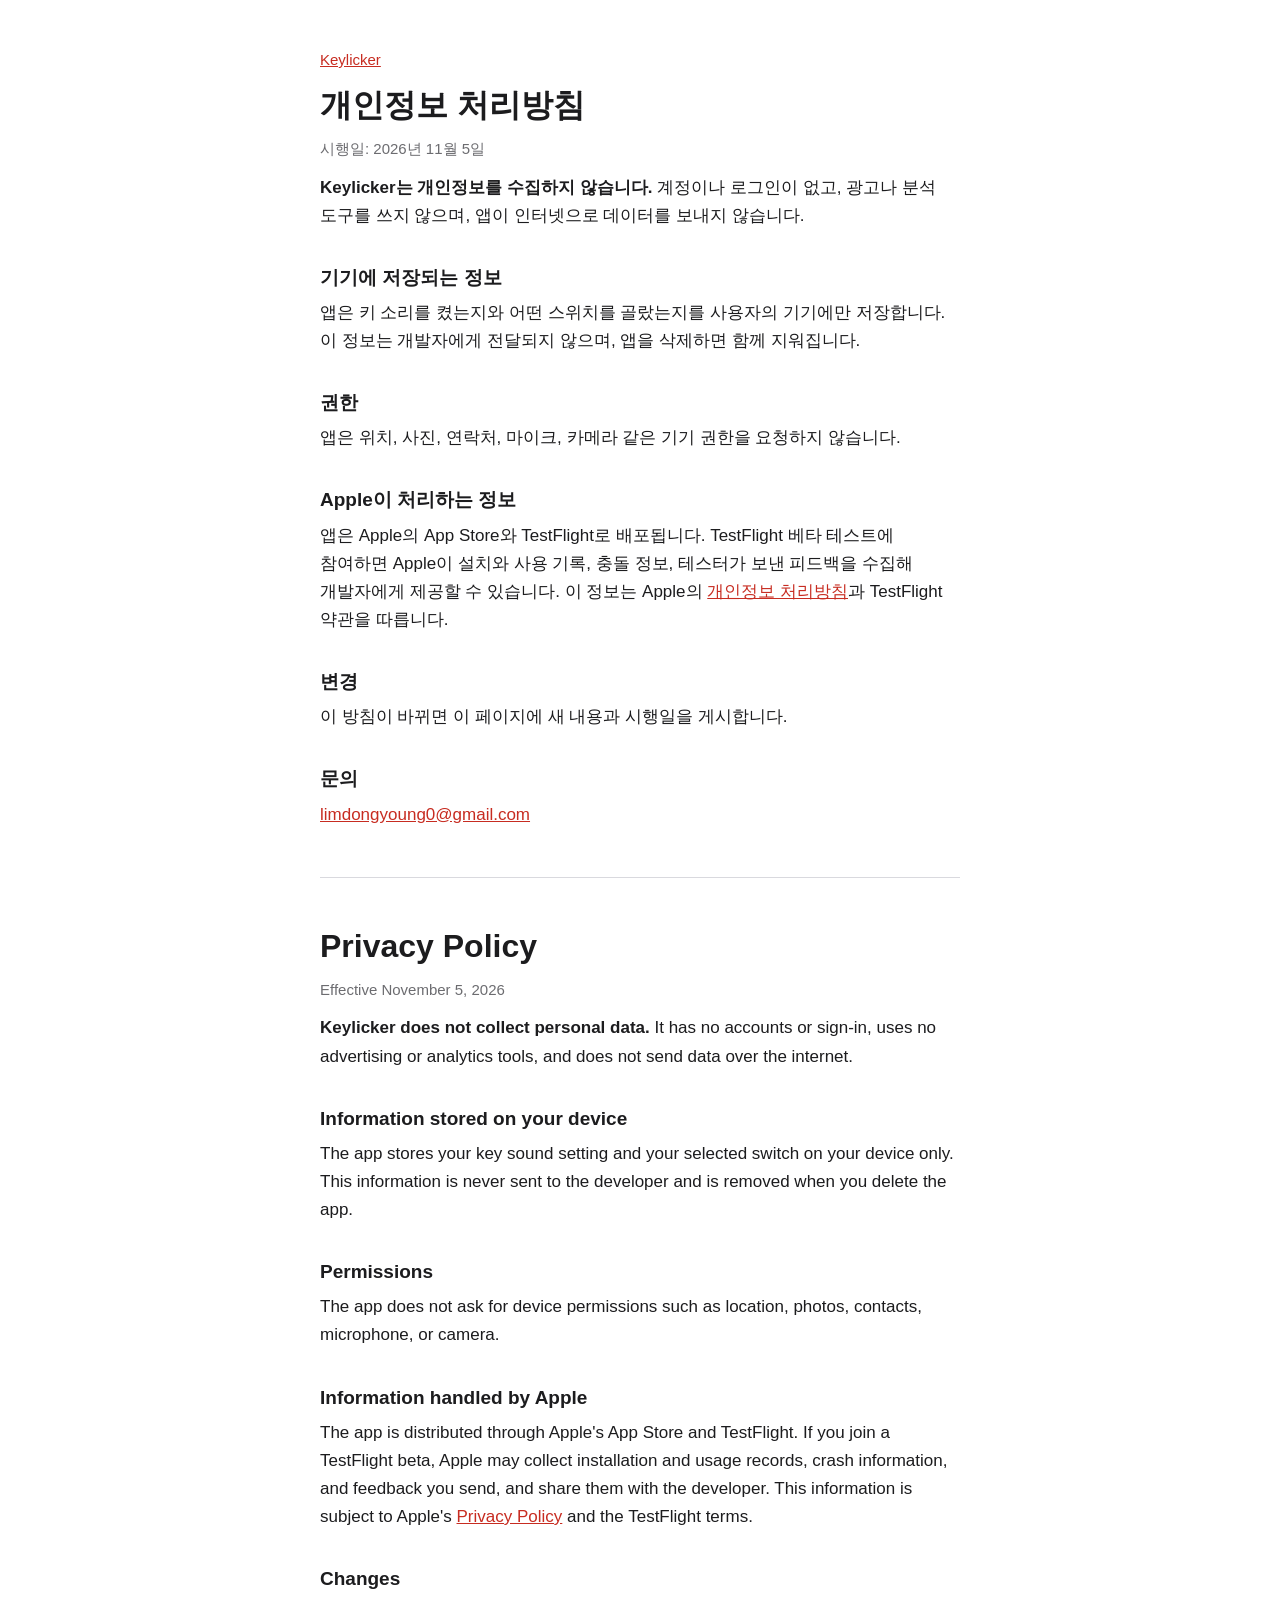
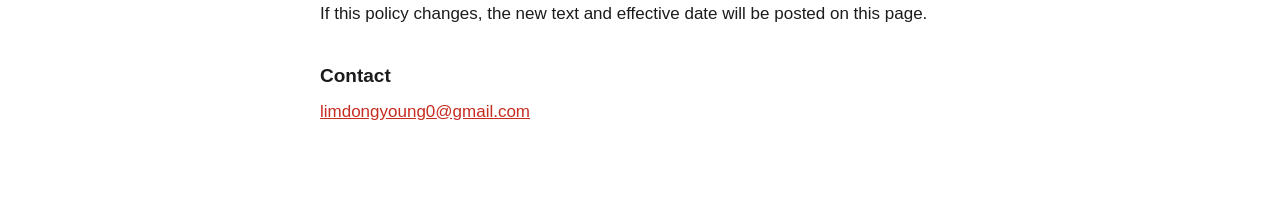
==== privacy.html @ 36abad29 "Keylicker 지원 페이지와 개인정보 처리방침 추가 Co-Authored-By: Claude Opus 5.5 <noreply@anthropic.com>" ====
<!doctype html>
<html lang="ko">
<head>
<meta charset="utf-8">
<meta name="viewport" content="width=device-width, initial-scale=1">
<title>Keylicker 개인정보 처리방침</title>
<link rel="stylesheet" href="style.css">
</head>
<body>
<main>
<p class="crumb"><a href="./">Keylicker</a></p>
<h1>개인정보 처리방침</h1>
<p class="muted">시행일: 2026년 11월 5일</p>

<p><strong>Keylicker는 개인정보를 수집하지 않습니다.</strong> 계정이나 로그인이 없고, 광고나 분석 도구를 쓰지 않으며, 앱이 인터넷으로 데이터를 보내지 않습니다.</p>

<h2>기기에 저장되는 정보</h2>
<p>앱은 키 소리를 켰는지와 어떤 스위치를 골랐는지를 사용자의 기기에만 저장합니다. 이 정보는 개발자에게 전달되지 않으며, 앱을 삭제하면 함께 지워집니다.</p>

<h2>권한</h2>
<p>앱은 위치, 사진, 연락처, 마이크, 카메라 같은 기기 권한을 요청하지 않습니다.</p>

<h2>Apple이 처리하는 정보</h2>
<p>앱은 Apple의 App Store와 TestFlight로 배포됩니다. TestFlight 베타 테스트에 참여하면 Apple이 설치와 사용 기록, 충돌 정보, 테스터가 보낸 피드백을 수집해 개발자에게 제공할 수 있습니다. 이 정보는 Apple의 <a href="https://www.apple.com/legal/privacy/">개인정보 처리방침</a>과 TestFlight 약관을 따릅니다.</p>

<h2>변경</h2>
<p>이 방침이 바뀌면 이 페이지에 새 내용과 시행일을 게시합니다.</p>

<h2>문의</h2>
<p><a href="mailto:limdongyoung0@gmail.com">limdongyoung0@gmail.com</a></p>

<hr>

<h1 lang="en">Privacy Policy</h1>
<div lang="en">
<p class="muted">Effective November 5, 2026</p>

<p><strong>Keylicker does not collect personal data.</strong> It has no accounts or sign-in, uses no advertising or analytics tools, and does not send data over the internet.</p>

<h2>Information stored on your device</h2>
<p>The app stores your key sound setting and your selected switch on your device only. This information is never sent to the developer and is removed when you delete the app.</p>

<h2>Permissions</h2>
<p>The app does not ask for device permissions such as location, photos, contacts, microphone, or camera.</p>

<h2>Information handled by Apple</h2>
<p>The app is distributed through Apple's App Store and TestFlight. If you join a TestFlight beta, Apple may collect installation and usage records, crash information, and feedback you send, and share them with the developer. This information is subject to Apple's <a href="https://www.apple.com/legal/privacy/">Privacy Policy</a> and the TestFlight terms.</p>

<h2>Changes</h2>
<p>If this policy changes, the new text and effective date will be posted on this page.</p>

<h2>Contact</h2>
<p><a href="mailto:limdongyoung0@gmail.com">limdongyoung0@gmail.com</a></p>
</div>
</main>
</body>
</html>
---- style.css ----
:root {
  color-scheme: light dark;
  --text: #1c1c1e;
  --muted: #6c6c70;
  --line: #d9d9de;
  --link: #c72c21;
  --background: #ffffff;
}

@media (prefers-color-scheme: dark) {
  :root {
    --text: #f2f2f7;
    --muted: #a1a1a6;
    --line: #38383a;
    --link: #ff7a6e;
    --background: #000000;
  }
}

body {
  margin: 0;
  background: var(--background);
  color: var(--text);
  font: 17px/1.65 -apple-system, BlinkMacSystemFont, "Apple SD Gothic Neo", "Noto Sans KR", sans-serif;
  word-break: keep-all;
}

main {
  max-width: 640px;
  margin: 0 auto;
  padding: 48px 20px 80px;
}

h1 {
  font-size: 32px;
  line-height: 1.25;
  margin: 0 0 12px;
}

h2 {
  font-size: 19px;
  margin: 32px 0 6px;
}

p {
  margin: 0 0 12px;
}

a {
  color: var(--link);
}

hr {
  border: 0;
  border-top: 1px solid var(--line);
  margin: 48px 0;
}

.muted,
.crumb {
  color: var(--muted);
  font-size: 15px;
}
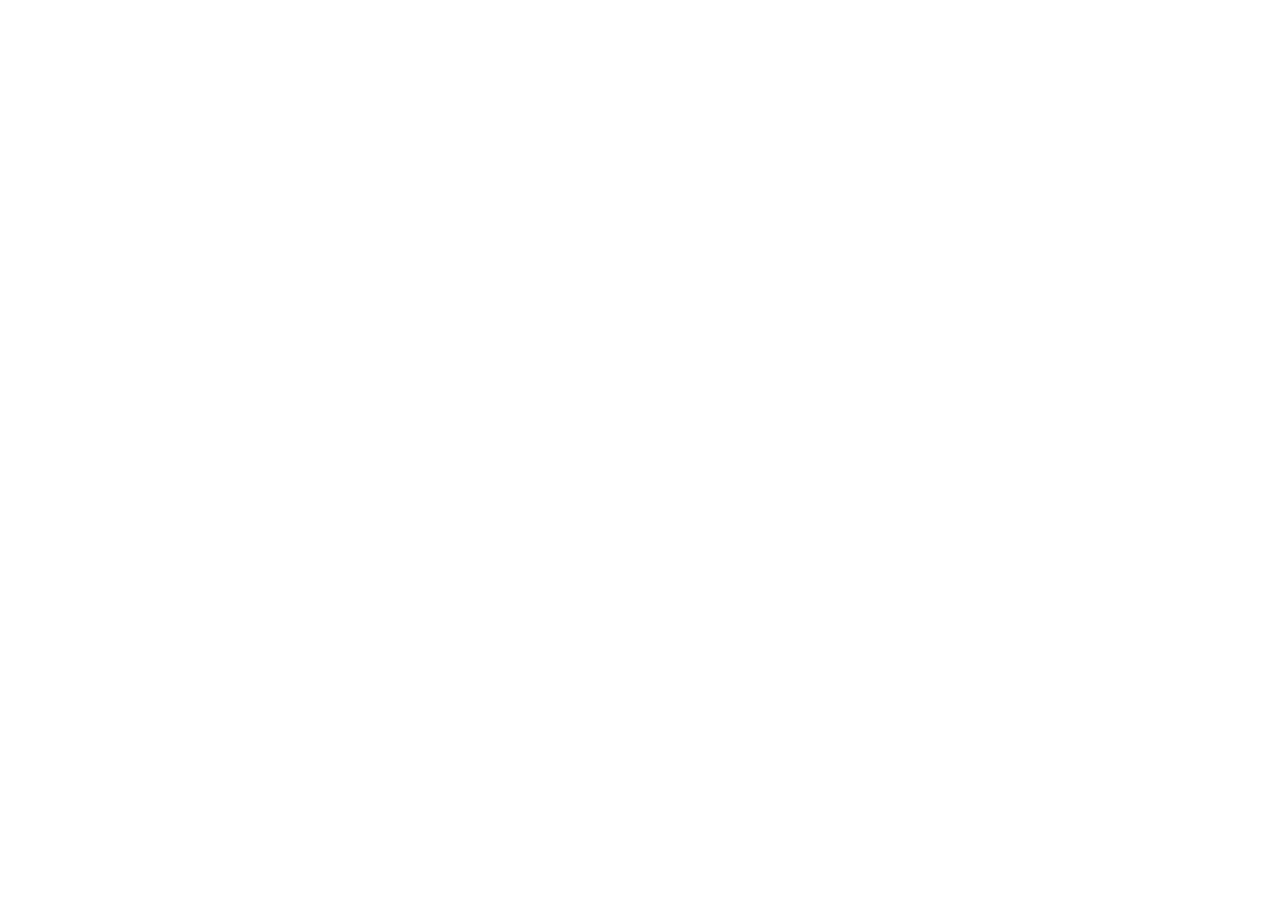
==== commit 2b81f942: "페이지를 Cloudflare Pages로 옮기고 이 주소는 새 주소로 넘김 지원 페이지와 개인정보 처리방침은 이제 https://keylicker.pages.dev 에 있다. 출시" ====
--- a/privacy.html
+++ b/privacy.html
@@ -4,53 +4,19 @@
 <meta charset="utf-8">
 <meta name="viewport" content="width=device-width, initial-scale=1">
 <title>Keylicker 개인정보 처리방침</title>
+<link rel="canonical" href="https://keylicker.pages.dev/privacy">
+<meta http-equiv="refresh" content="0; url=https://keylicker.pages.dev/privacy">
 <link rel="stylesheet" href="style.css">
 </head>
 <body>
 <main>
-<p class="crumb"><a href="./">Keylicker</a></p>
-<h1>개인정보 처리방침</h1>
-<p class="muted">시행일: 2026년 11월 5일</p>
-
-<p><strong>Keylicker는 개인정보를 수집하지 않습니다.</strong> 계정이나 로그인이 없고, 광고나 분석 도구를 쓰지 않으며, 앱이 인터넷으로 데이터를 보내지 않습니다.</p>
-
-<h2>기기에 저장되는 정보</h2>
-<p>앱은 키 소리를 켰는지와 어떤 스위치를 골랐는지를 사용자의 기기에만 저장합니다. 이 정보는 개발자에게 전달되지 않으며, 앱을 삭제하면 함께 지워집니다.</p>
-
-<h2>권한</h2>
-<p>앱은 위치, 사진, 연락처, 마이크, 카메라 같은 기기 권한을 요청하지 않습니다.</p>
-
-<h2>Apple이 처리하는 정보</h2>
-<p>앱은 Apple의 App Store와 TestFlight로 배포됩니다. TestFlight 베타 테스트에 참여하면 Apple이 설치와 사용 기록, 충돌 정보, 테스터가 보낸 피드백을 수집해 개발자에게 제공할 수 있습니다. 이 정보는 Apple의 <a href="https://www.apple.com/legal/privacy/">개인정보 처리방침</a>과 TestFlight 약관을 따릅니다.</p>
-
-<h2>변경</h2>
-<p>이 방침이 바뀌면 이 페이지에 새 내용과 시행일을 게시합니다.</p>
-
-<h2>문의</h2>
-<p><a href="mailto:limdongyoung0@gmail.com">limdongyoung0@gmail.com</a></p>
+<h1>페이지가 옮겨졌습니다</h1>
+<p>Keylicker 개인정보 처리방침의 새 주소입니다. <a href="https://keylicker.pages.dev/privacy">https://keylicker.pages.dev/privacy</a></p>
 
 <hr>
 
-<h1 lang="en">Privacy Policy</h1>
 <div lang="en">
-<p class="muted">Effective November 5, 2026</p>
-
-<p><strong>Keylicker does not collect personal data.</strong> It has no accounts or sign-in, uses no advertising or analytics tools, and does not send data over the internet.</p>
-
-<h2>Information stored on your device</h2>
-<p>The app stores your key sound setting and your selected switch on your device only. This information is never sent to the developer and is removed when you delete the app.</p>
-
-<h2>Permissions</h2>
-<p>The app does not ask for device permissions such as location, photos, contacts, microphone, or camera.</p>
-
-<h2>Information handled by Apple</h2>
-<p>The app is distributed through Apple's App Store and TestFlight. If you join a TestFlight beta, Apple may collect installation and usage records, crash information, and feedback you send, and share them with the developer. This information is subject to Apple's <a href="https://www.apple.com/legal/privacy/">Privacy Policy</a> and the TestFlight terms.</p>
-
-<h2>Changes</h2>
-<p>If this policy changes, the new text and effective date will be posted on this page.</p>
-
-<h2>Contact</h2>
-<p><a href="mailto:limdongyoung0@gmail.com">limdongyoung0@gmail.com</a></p>
+<p>The Keylicker privacy policy has moved. <a href="https://keylicker.pages.dev/privacy">https://keylicker.pages.dev/privacy</a></p>
 </div>
 </main>
 </body>
